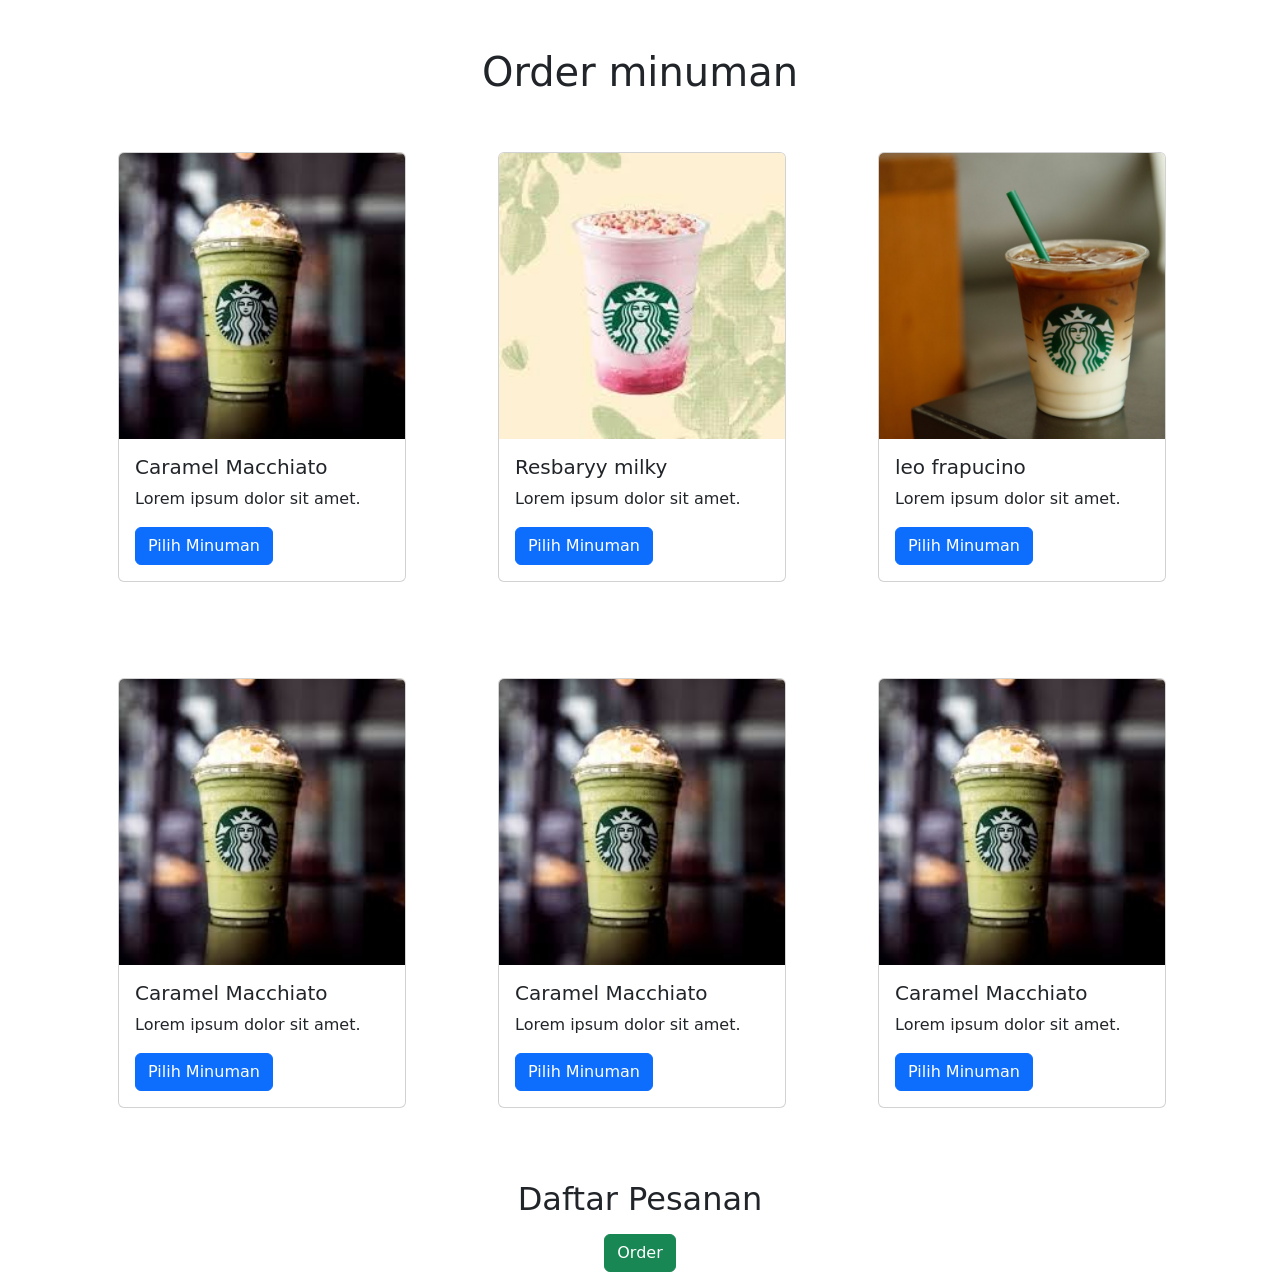
==== app.html @ 5dbb9f35 "membuat card + dan hover" ====
<!DOCTYPE html>
<html lang="en">
  <head>
    <meta charset="utf-8" />
    <meta name="viewport" content="width=device-width, initial-scale=1" />
    <title>Bootstrap demo</title>
    <link
      href="https://cdn.jsdelivr.net/npm/bootstrap@5.3.0/dist/css/bootstrap.min.css"
      rel="stylesheet"
      integrity="sha384-9ndCyUaIbzAi2FUVXJi0CjmCapSmO7SnpJef0486qhLnuZ2cdeRhO02iuK6FUUVM"
      crossorigin="anonymous"
    />
    <link rel="stylesheet" href="app.css">
  </head>
  <body>


    <h1 class="text-center mt-5">Order minuman</h1>
  

      <div class="container">
       
    
        <div class="row justify-content-center">
          <div class="col-md-4 p-5">
            <div class="card" style="width: 18rem;">
                <img src="img/drink1.jpeg" class="card-img-top" alt="...">
                <div class="card-body">
                  <h5 class="card-title">Caramel Macchiato</h5>
                  <p class="card-text">Lorem ipsum dolor sit amet.</p>
                  <button class="btn btn-primary btn-pesan" onclick="order('Minuman A', 10)">Pilih Minuman</button>
                </div>
              </div>
              </div>

              <div class="col-md-4 p-5 ">
              <div class="card" style="width: 18rem;">
                <img src="img/drink3.jpeg" class="card-img-top" alt="...">
                <div class="card-body">
                  <h5 class="card-title">Resbaryy milky</h5>
                  <p class="card-text">Lorem ipsum dolor sit amet.</p>
                  <button class="btn btn-primary btn-pesan" id="btn-minuman-a" onclick="order('Minuman A', 10)">Pilih Minuman</button>
                </div>
              </div>
              </div>
              
              <div class="col-md-4 p-5">
              <div class="card" style="width: 18rem;">
                <img src="img/drink4.jpg" class="card-img-top" alt="...">
                <div class="card-body">
                  <h5 class="card-title">leo frapucino</h5>
                  <p class="card-text">Lorem ipsum dolor sit amet.</p>
                  <button class="btn btn-primary btn-pesan" onclick="order('Minuman A', 10)">Pilih Minuman</button>
                </div>
              </div>
              </div>

              <div class="col-md-4 p-5">
                <div class="card" style="width: 18rem;">
                    <img src="img/drink1.jpeg" class="card-img-top" alt="...">
                    <div class="card-body">
                      <h5 class="card-title">Caramel Macchiato</h5>
                      <p class="card-text">Lorem ipsum dolor sit amet.</p>
                      <button class="btn btn-primary btn-pesan" onclick="order('Minuman A', 10)">Pilih Minuman</button>
                    </div>
                  </div>
                  </div>


             <div class="col-md-4 p-5">
                    <div class="card" style="width: 18rem;">
                        <img src="img/drink1.jpeg" class="card-img-top" alt="...">
                        <div class="card-body">
                          <h5 class="card-title">Caramel Macchiato</h5>
                          <p class="card-text">Lorem ipsum dolor sit amet.</p>
                          <button class="btn btn-primary btn-pesan" onclick="order('Minuman A', 10)">Pilih Minuman</button>
                        </div>
                      </div>
                      </div>


            <div class="col-md-4 p-5">
                        <div class="card" style="width: 18rem;">
                            <img src="img/drink1.jpeg" class="card-img-top" alt="...">
                            <div class="card-body">
                              <h5 class="card-title">Caramel Macchiato</h5>
                              <p class="card-text">Lorem ipsum dolor sit amet.</p>
                              <button class="btn btn-primary btn-pesan" onclick="order('Minuman A', 10)">Pilih Minuman</button>
                            </div>
                          </div>
                          </div>
                      </div>


        </div>
    
            <div class="order mt-4 text-center" id="order">
            <h2>Daftar Pesanan</h2>
            <ul id="order-list"></ul>
            <p id="total-price"></p>
            <button class="btn btn-success" onclick="submitOrder()">Order</button>
            </div>
        </div>
    
      <script>

function order(itemName, price, btnId) {
      const button = document.getElementById(btnId);
      
      if (button.classList.contains("btn-pesan")) {
        button.classList.remove("btn-pesan");
        button.classList.add("btn-terpesan");
        button.innerHTML = "Terpesan";
        
        orderItems.push(itemName);
        totalPrice += price;
        updateOrderList();
        updateTotalPrice();
      }
    }

        let orderItems = [];
        let totalPrice = 0;
    
        function order(itemName, price) {
          orderItems.push(itemName);
          totalPrice += price;
          updateOrderList();
          updateTotalPrice();
        }
    
        function updateOrderList() {
          const orderList = document.getElementById("order-list");
          orderList.innerHTML = "";
          orderItems.forEach(item => {
            const li = document.createElement("li");
            li.appendChild(document.createTextNode(item));
            orderList.appendChild(li);
          });
        }
    
        function updateTotalPrice() {
          const totalPriceElement = document.getElementById("total-price");
          totalPriceElement.innerHTML = "Total Harga: Rp" + totalPrice;
        }
    
        function submitOrder() {
          if (orderItems.length === 0) {
            alert("Silakan pilih minuman terlebih dahulu.");
          } else {
            const orderSummary = "Pesanan Anda:\n" + orderItems.join("\n");
            alert(orderSummary);
          }
        }
      </script>
    </body>
    </html>
    

    <script
      src="https://cdn.jsdelivr.net/npm/bootstrap@5.3.0/dist/js/bootstrap.bundle.min.js"
      integrity="sha384-geWF76RCwLtnZ8qwWowPQNguL3RmwHVBC9FhGdlKrxdiJJigb/j/68SIy3Te4Bkz"
      crossorigin="anonymous"
    ></script>
  </body>
</html>
---- app.css ----
.card {
    transition: box-shadow 0.3s;
  }
  
  .card:hover {
    box-shadow: 0 4px 10px rgba(0, 0, 0, 0.2);
  }
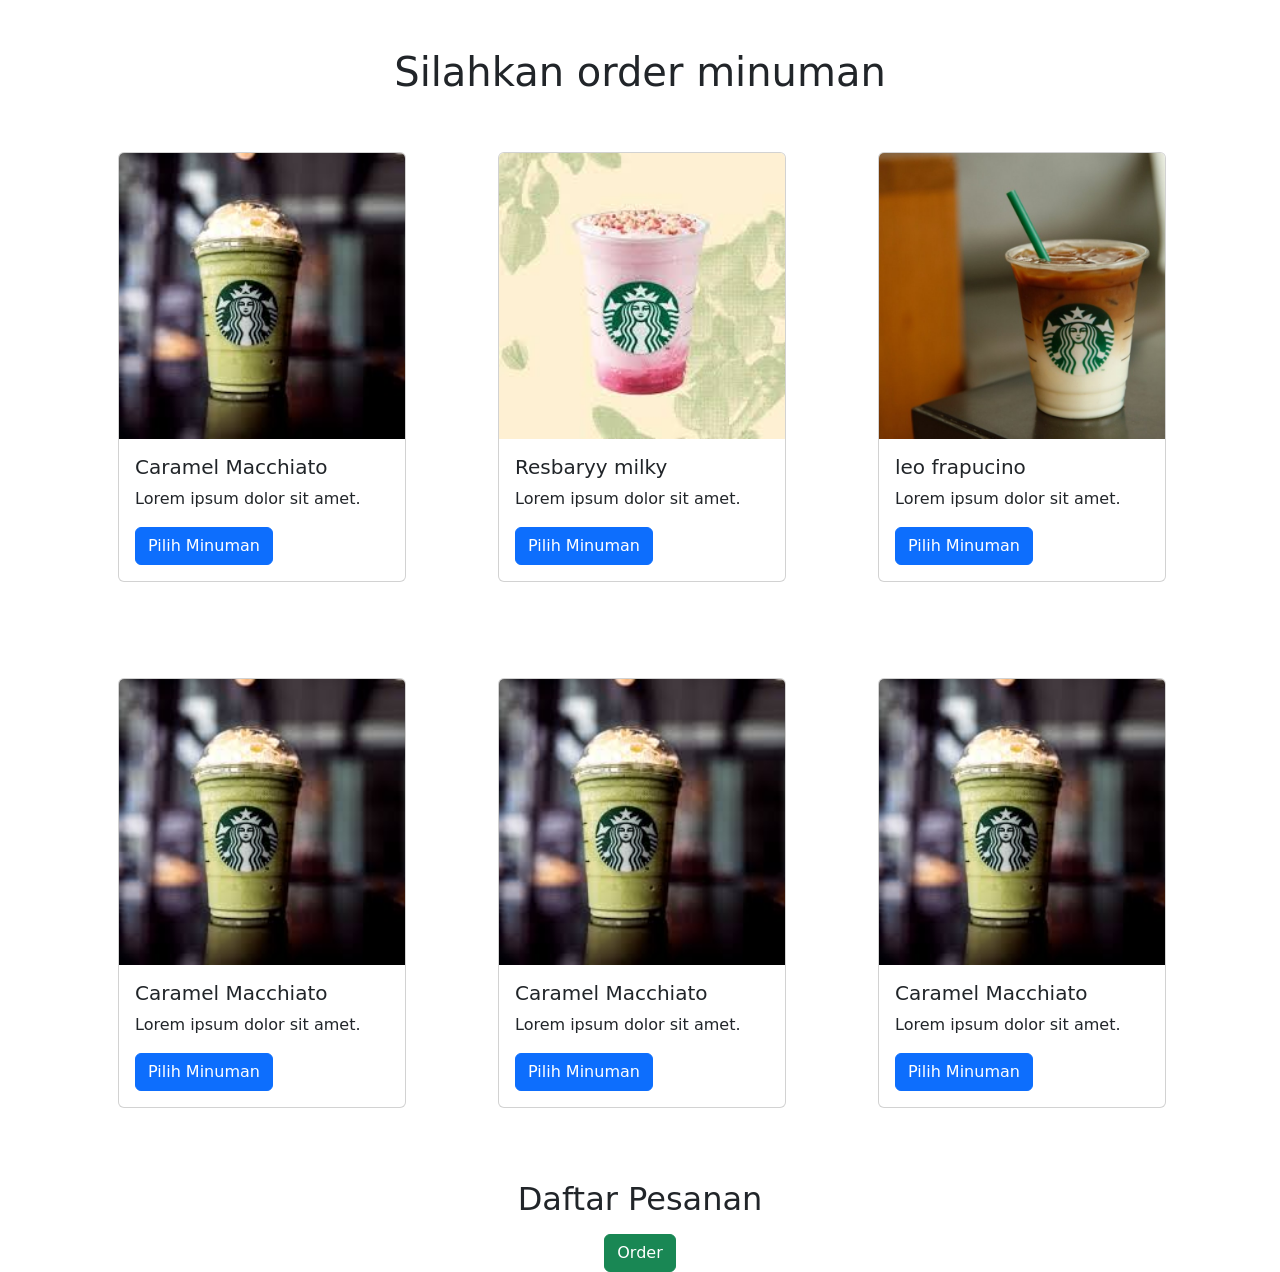
==== commit bf4bd50b: "ganti title" ====
--- a/app.html
+++ b/app.html
@@ -15,12 +15,10 @@
   <body>
 
 
-    <h1 class="text-center mt-5">Order minuman</h1>
+    <h1 class="text-center mt-5">Silahkan order minuman</h1>
   
 
       <div class="container">
-       
-    
         <div class="row justify-content-center">
           <div class="col-md-4 p-5">
             <div class="card" style="width: 18rem;">
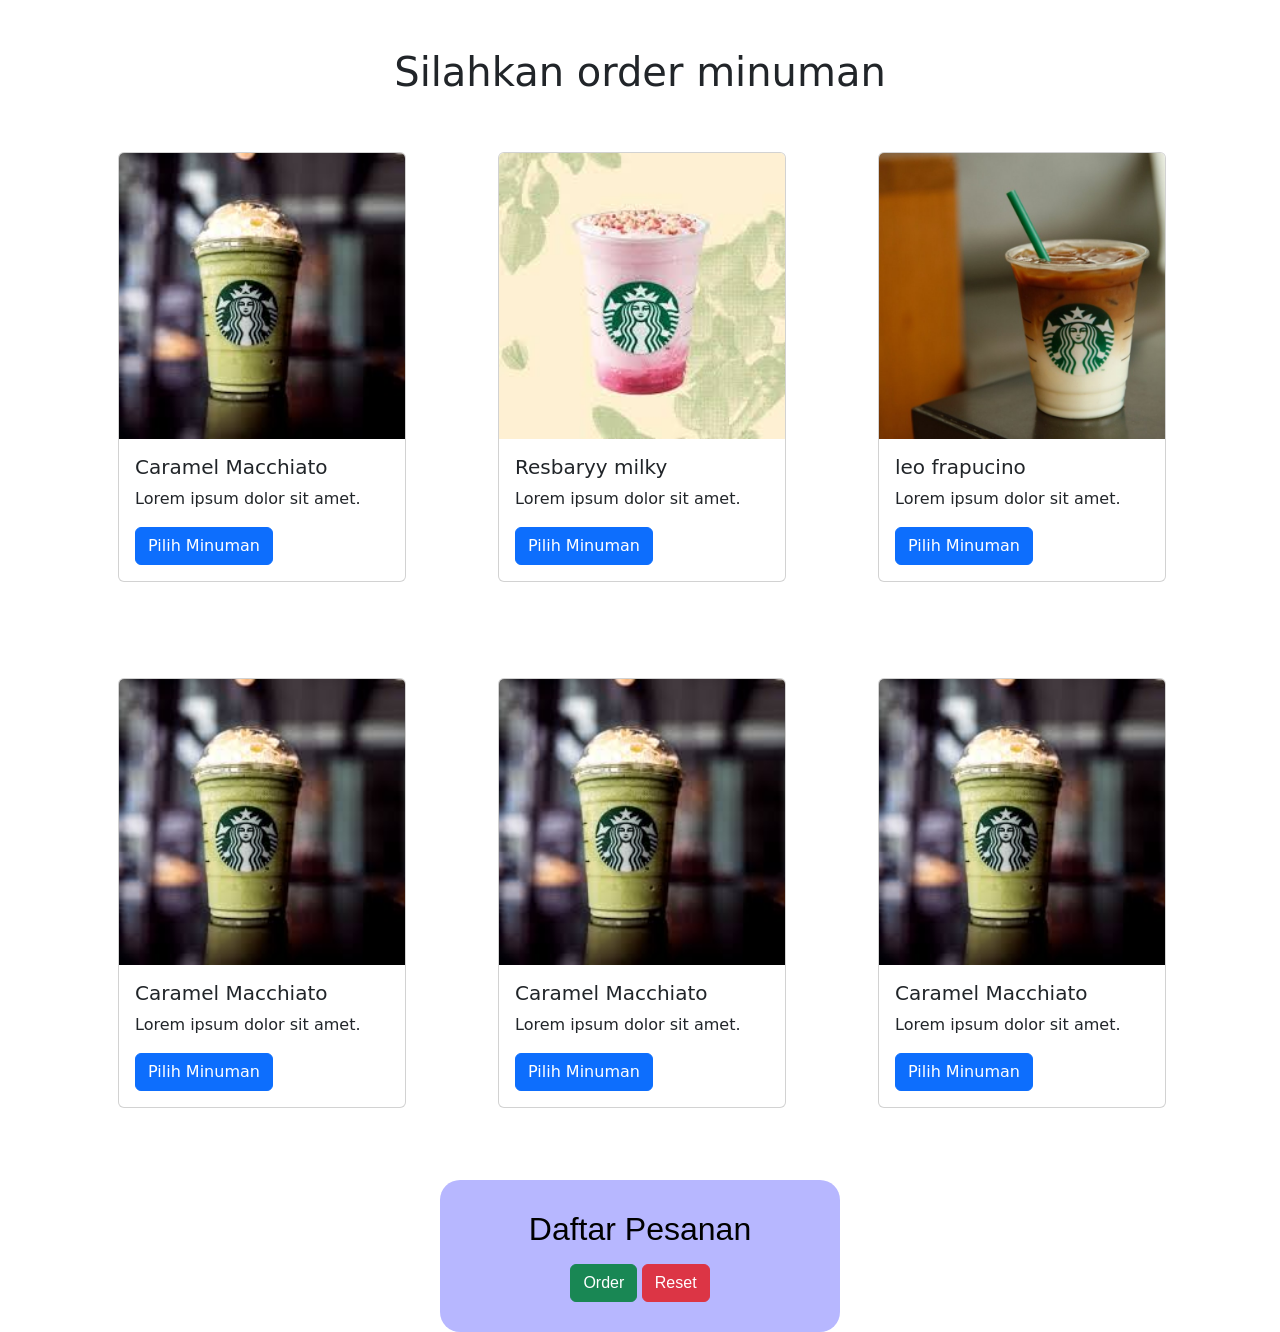
==== commit 65bb0091: "memisahkan file js" ====
--- a/app.html
+++ b/app.html
@@ -3,7 +3,7 @@
   <head>
     <meta charset="utf-8" />
     <meta name="viewport" content="width=device-width, initial-scale=1" />
-    <title>Bootstrap demo</title>
+    <title>Order </title>
     <link
       href="https://cdn.jsdelivr.net/npm/bootstrap@5.3.0/dist/css/bootstrap.min.css"
       rel="stylesheet"
@@ -26,7 +26,7 @@
                 <div class="card-body">
                   <h5 class="card-title">Caramel Macchiato</h5>
                   <p class="card-text">Lorem ipsum dolor sit amet.</p>
-                  <button class="btn btn-primary btn-pesan" onclick="order('Minuman A', 10)">Pilih Minuman</button>
+                  <button class="btn btn-primary btn-pesan" onclick="order('ACaramel Macchiato', 10)">Pilih Minuman</button>
                 </div>
               </div>
               </div>
@@ -91,69 +91,17 @@
 
 
         </div>
-    
             <div class="order mt-4 text-center" id="order">
             <h2>Daftar Pesanan</h2>
             <ul id="order-list"></ul>
             <p id="total-price"></p>
             <button class="btn btn-success" onclick="submitOrder()">Order</button>
+            <button class="btn btn-danger" onclick="resetOrder()">Reset</button>
             </div>
         </div>
     
-      <script>
-
-function order(itemName, price, btnId) {
-      const button = document.getElementById(btnId);
-      
-      if (button.classList.contains("btn-pesan")) {
-        button.classList.remove("btn-pesan");
-        button.classList.add("btn-terpesan");
-        button.innerHTML = "Terpesan";
-        
-        orderItems.push(itemName);
-        totalPrice += price;
-        updateOrderList();
-        updateTotalPrice();
-      }
-    }
-
-        let orderItems = [];
-        let totalPrice = 0;
-    
-        function order(itemName, price) {
-          orderItems.push(itemName);
-          totalPrice += price;
-          updateOrderList();
-          updateTotalPrice();
-        }
-    
-        function updateOrderList() {
-          const orderList = document.getElementById("order-list");
-          orderList.innerHTML = "";
-          orderItems.forEach(item => {
-            const li = document.createElement("li");
-            li.appendChild(document.createTextNode(item));
-            orderList.appendChild(li);
-          });
-        }
-    
-        function updateTotalPrice() {
-          const totalPriceElement = document.getElementById("total-price");
-          totalPriceElement.innerHTML = "Total Harga: Rp" + totalPrice;
-        }
-    
-        function submitOrder() {
-          if (orderItems.length === 0) {
-            alert("Silakan pilih minuman terlebih dahulu.");
-          } else {
-            const orderSummary = "Pesanan Anda:\n" + orderItems.join("\n");
-            alert(orderSummary);
-          }
-        }
-      </script>
-    </body>
-    </html>
-    
+ 
+        <script src="app.js"></script>
 
     <script
       src="https://cdn.jsdelivr.net/npm/bootstrap@5.3.0/dist/js/bootstrap.bundle.min.js"
--- a/app.css
+++ b/app.css
@@ -4,4 +4,22 @@
   
   .card:hover {
     box-shadow: 0 4px 10px rgba(0, 0, 0, 0.2);
-  }+  }
+
+
+  #order{
+    background-color: rgb(183, 183, 255);
+    border-radius: 20px;
+    padding: 30px;
+    margin: auto;
+    width: 400px;
+    transition: box-shadow 0.3s;
+    color:black;
+    font-family: Impact, Haettenschweiler, 'Arial Narrow Bold', sans-serif;
+    
+   
+}
+
+#order:hover{
+    box-shadow: 0 4px 20px rgba(0, 0, 0, 0.2);
+}
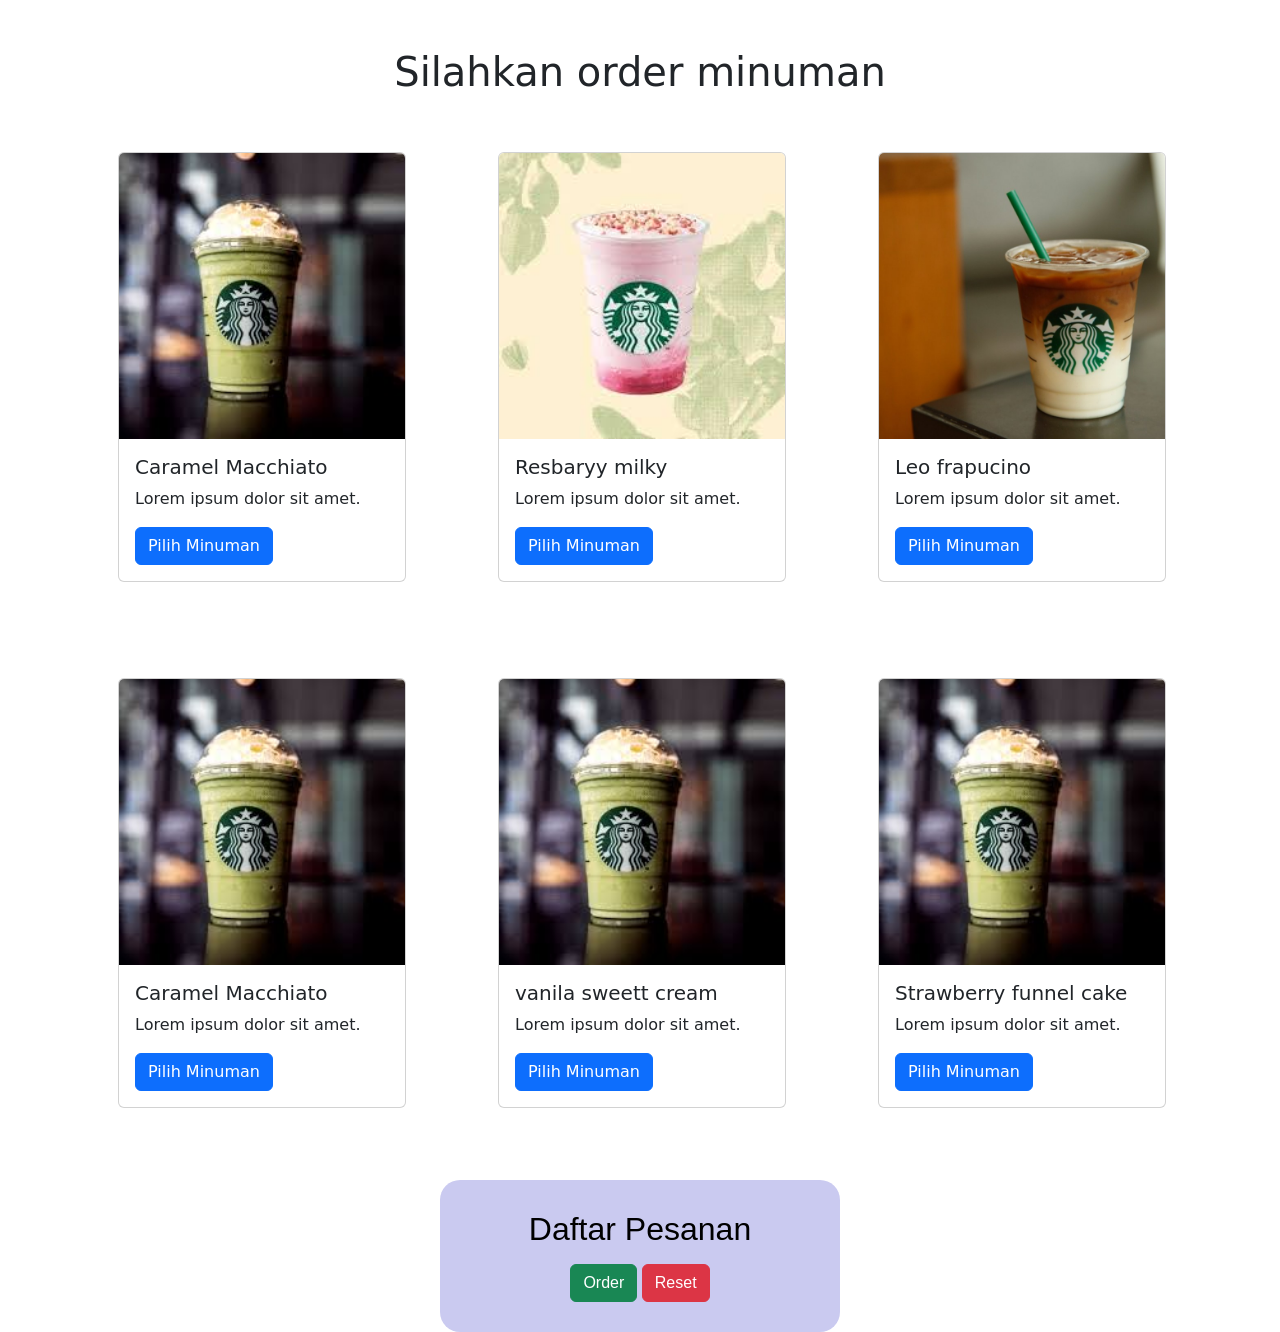
==== commit aad47083: "ngerapihin" ====
--- a/app.html
+++ b/app.html
@@ -26,7 +26,7 @@
                 <div class="card-body">
                   <h5 class="card-title">Caramel Macchiato</h5>
                   <p class="card-text">Lorem ipsum dolor sit amet.</p>
-                  <button class="btn btn-primary btn-pesan" onclick="order('ACaramel Macchiato', 10)">Pilih Minuman</button>
+                  <button id="btn-minuman-a" class="btn btn-primary btn-pesan" onclick="order('caramel Macchiato : Rp50.000', 50000)">Pilih Minuman</button>
                 </div>
               </div>
               </div>
@@ -37,7 +37,7 @@
                 <div class="card-body">
                   <h5 class="card-title">Resbaryy milky</h5>
                   <p class="card-text">Lorem ipsum dolor sit amet.</p>
-                  <button class="btn btn-primary btn-pesan" id="btn-minuman-a" onclick="order('Minuman A', 10)">Pilih Minuman</button>
+                  <button class="btn btn-primary btn-pesan" id="btn-minuman-a" onclick="order('Resbaryy milky', 65000)">Pilih Minuman</button>
                 </div>
               </div>
               </div>
@@ -46,9 +46,9 @@
               <div class="card" style="width: 18rem;">
                 <img src="img/drink4.jpg" class="card-img-top" alt="...">
                 <div class="card-body">
-                  <h5 class="card-title">leo frapucino</h5>
+                  <h5 class="card-title">Leo frapucino</h5>
                   <p class="card-text">Lorem ipsum dolor sit amet.</p>
-                  <button class="btn btn-primary btn-pesan" onclick="order('Minuman A', 10)">Pilih Minuman</button>
+                  <button class="btn btn-primary btn-pesan" onclick="order('Leo frapucino', 10000)">Pilih Minuman</button>
                 </div>
               </div>
               </div>
@@ -59,7 +59,7 @@
                     <div class="card-body">
                       <h5 class="card-title">Caramel Macchiato</h5>
                       <p class="card-text">Lorem ipsum dolor sit amet.</p>
-                      <button class="btn btn-primary btn-pesan" onclick="order('Minuman A', 10)">Pilih Minuman</button>
+                      <button class="btn btn-primary btn-pesan" onclick="order('Manggo esxpreso', 40000)">Pilih Minuman</button>
                     </div>
                   </div>
                   </div>
@@ -69,9 +69,9 @@
                     <div class="card" style="width: 18rem;">
                         <img src="img/drink1.jpeg" class="card-img-top" alt="...">
                         <div class="card-body">
-                          <h5 class="card-title">Caramel Macchiato</h5>
+                          <h5 class="card-title">vanila sweett cream</h5>
                           <p class="card-text">Lorem ipsum dolor sit amet.</p>
-                          <button class="btn btn-primary btn-pesan" onclick="order('Minuman A', 10)">Pilih Minuman</button>
+                          <button class="btn btn-primary btn-pesan" onclick="order('vanila swett cream', 70000)">Pilih Minuman</button>
                         </div>
                       </div>
                       </div>
@@ -81,9 +81,9 @@
                         <div class="card" style="width: 18rem;">
                             <img src="img/drink1.jpeg" class="card-img-top" alt="...">
                             <div class="card-body">
-                              <h5 class="card-title">Caramel Macchiato</h5>
+                              <h5 class="card-title">Strawberry funnel cake</h5>
                               <p class="card-text">Lorem ipsum dolor sit amet.</p>
-                              <button class="btn btn-primary btn-pesan" onclick="order('Minuman A', 10)">Pilih Minuman</button>
+                              <button class="btn btn-primary btn-pesan" onclick="order('Strawberry funnel cake', 20000)">Pilih Minuman</button>
                             </div>
                           </div>
                           </div>
@@ -91,7 +91,8 @@
 
 
         </div>
-            <div class="order mt-4 text-center" id="order">
+
+        <div class="order mt-4 text-center" id="order">
             <h2>Daftar Pesanan</h2>
             <ul id="order-list"></ul>
             <p id="total-price"></p>
--- a/app.css
+++ b/app.css
@@ -8,7 +8,7 @@
 
 
   #order{
-    background-color: rgb(183, 183, 255);
+    background-color: rgb(202, 202, 240);
     border-radius: 20px;
     padding: 30px;
     margin: auto;
@@ -22,4 +22,5 @@
 
 #order:hover{
     box-shadow: 0 4px 20px rgba(0, 0, 0, 0.2);
-}+}
+
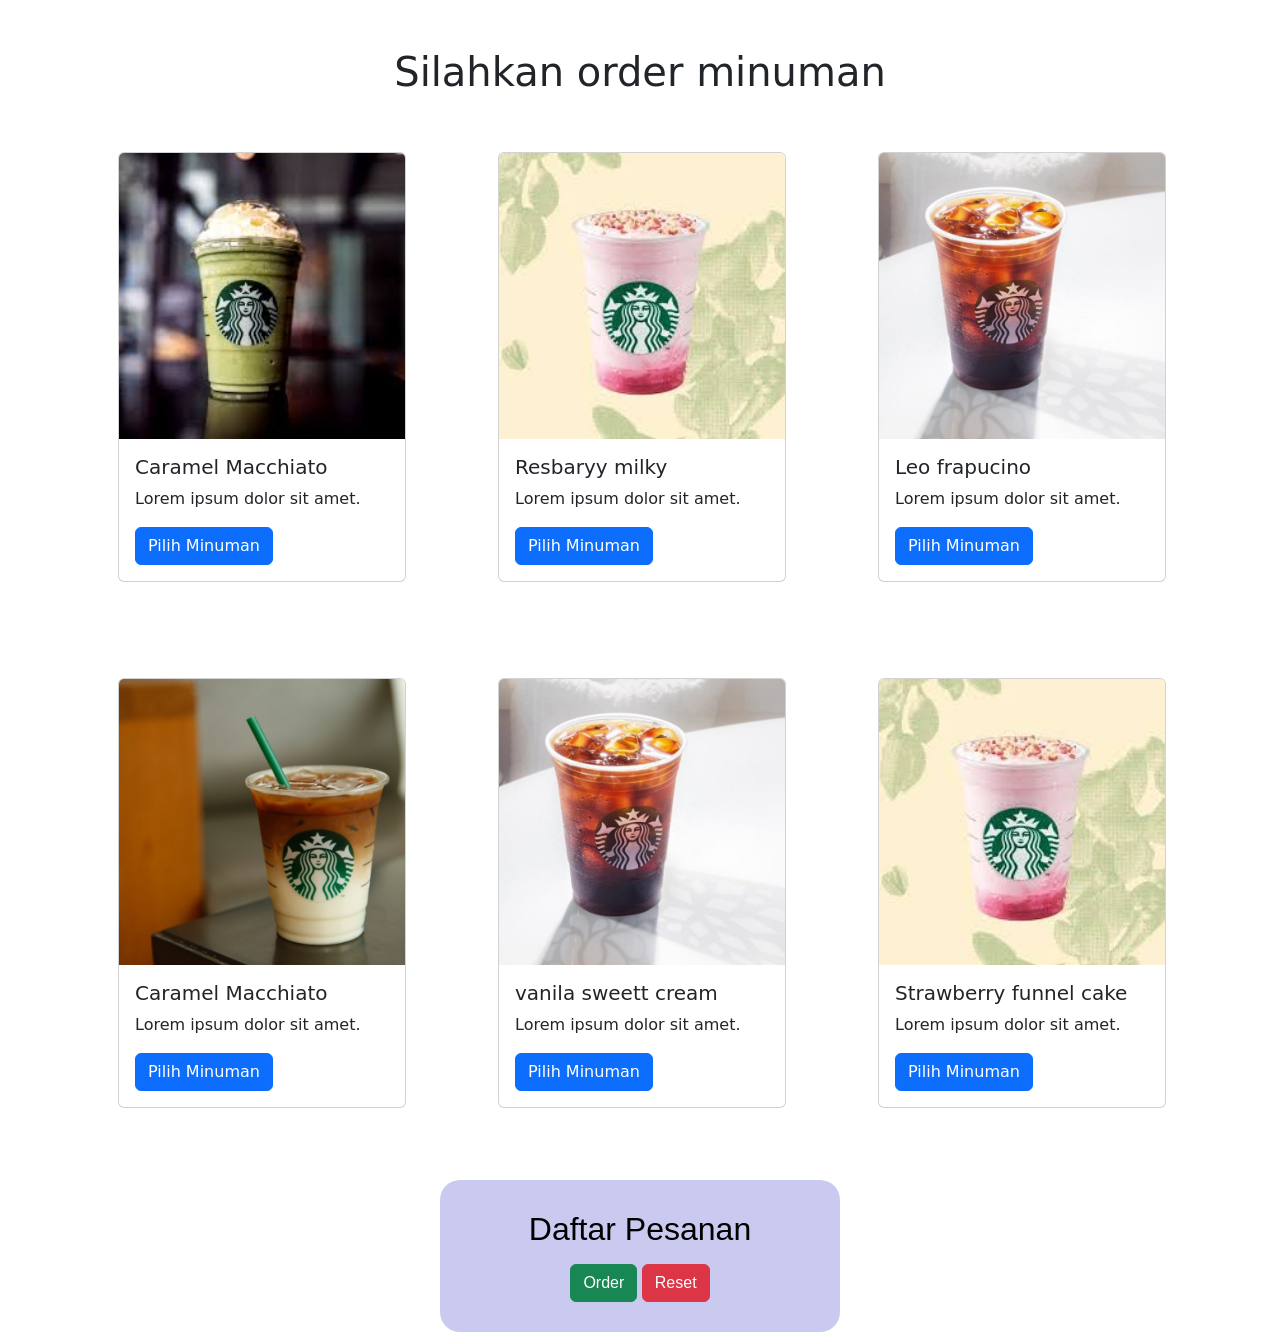
==== commit cdabbed4: "ngerapihin" ====
--- a/app.html
+++ b/app.html
@@ -37,29 +37,29 @@
                 <div class="card-body">
                   <h5 class="card-title">Resbaryy milky</h5>
                   <p class="card-text">Lorem ipsum dolor sit amet.</p>
-                  <button class="btn btn-primary btn-pesan" id="btn-minuman-a" onclick="order('Resbaryy milky', 65000)">Pilih Minuman</button>
+                  <button class="btn btn-primary btn-pesan" id="btn-minuman-a" onclick="order('Resbaryy milky : Rp65.000', 65000)">Pilih Minuman</button>
                 </div>
               </div>
               </div>
               
               <div class="col-md-4 p-5">
               <div class="card" style="width: 18rem;">
-                <img src="img/drink4.jpg" class="card-img-top" alt="...">
+                <img src="img/drink5.jpg" class="card-img-top" alt="...">
                 <div class="card-body">
                   <h5 class="card-title">Leo frapucino</h5>
                   <p class="card-text">Lorem ipsum dolor sit amet.</p>
-                  <button class="btn btn-primary btn-pesan" onclick="order('Leo frapucino', 10000)">Pilih Minuman</button>
+                  <button class="btn btn-primary btn-pesan" onclick="order('Leo frapucino : 80.000', 80000)">Pilih Minuman</button>
                 </div>
               </div>
               </div>
 
               <div class="col-md-4 p-5">
                 <div class="card" style="width: 18rem;">
-                    <img src="img/drink1.jpeg" class="card-img-top" alt="...">
+                    <img src="img/drink4.jpg" class="card-img-top" alt="...">
                     <div class="card-body">
                       <h5 class="card-title">Caramel Macchiato</h5>
                       <p class="card-text">Lorem ipsum dolor sit amet.</p>
-                      <button class="btn btn-primary btn-pesan" onclick="order('Manggo esxpreso', 40000)">Pilih Minuman</button>
+                      <button class="btn btn-primary btn-pesan" onclick="order('Manggo esxpreso : 40.000', 40000)">Pilih Minuman</button>
                     </div>
                   </div>
                   </div>
@@ -67,11 +67,11 @@
 
              <div class="col-md-4 p-5">
                     <div class="card" style="width: 18rem;">
-                        <img src="img/drink1.jpeg" class="card-img-top" alt="...">
+                        <img src="img/drink5.jpg" class="card-img-top" alt="...">
                         <div class="card-body">
                           <h5 class="card-title">vanila sweett cream</h5>
                           <p class="card-text">Lorem ipsum dolor sit amet.</p>
-                          <button class="btn btn-primary btn-pesan" onclick="order('vanila swett cream', 70000)">Pilih Minuman</button>
+                          <button class="btn btn-primary btn-pesan" onclick="order('vanila swett cream : 70.000' , 70000)">Pilih Minuman</button>
                         </div>
                       </div>
                       </div>
@@ -79,11 +79,11 @@
 
             <div class="col-md-4 p-5">
                         <div class="card" style="width: 18rem;">
-                            <img src="img/drink1.jpeg" class="card-img-top" alt="...">
+                            <img src="img/drink3.jpeg" class="card-img-top" width="300px" alt="...">
                             <div class="card-body">
                               <h5 class="card-title">Strawberry funnel cake</h5>
                               <p class="card-text">Lorem ipsum dolor sit amet.</p>
-                              <button class="btn btn-primary btn-pesan" onclick="order('Strawberry funnel cake', 20000)">Pilih Minuman</button>
+                              <button class="btn btn-primary btn-pesan" onclick="order('Strawberry funnel cake : 67.000', 67000)">Pilih Minuman</button>
                             </div>
                           </div>
                           </div>
